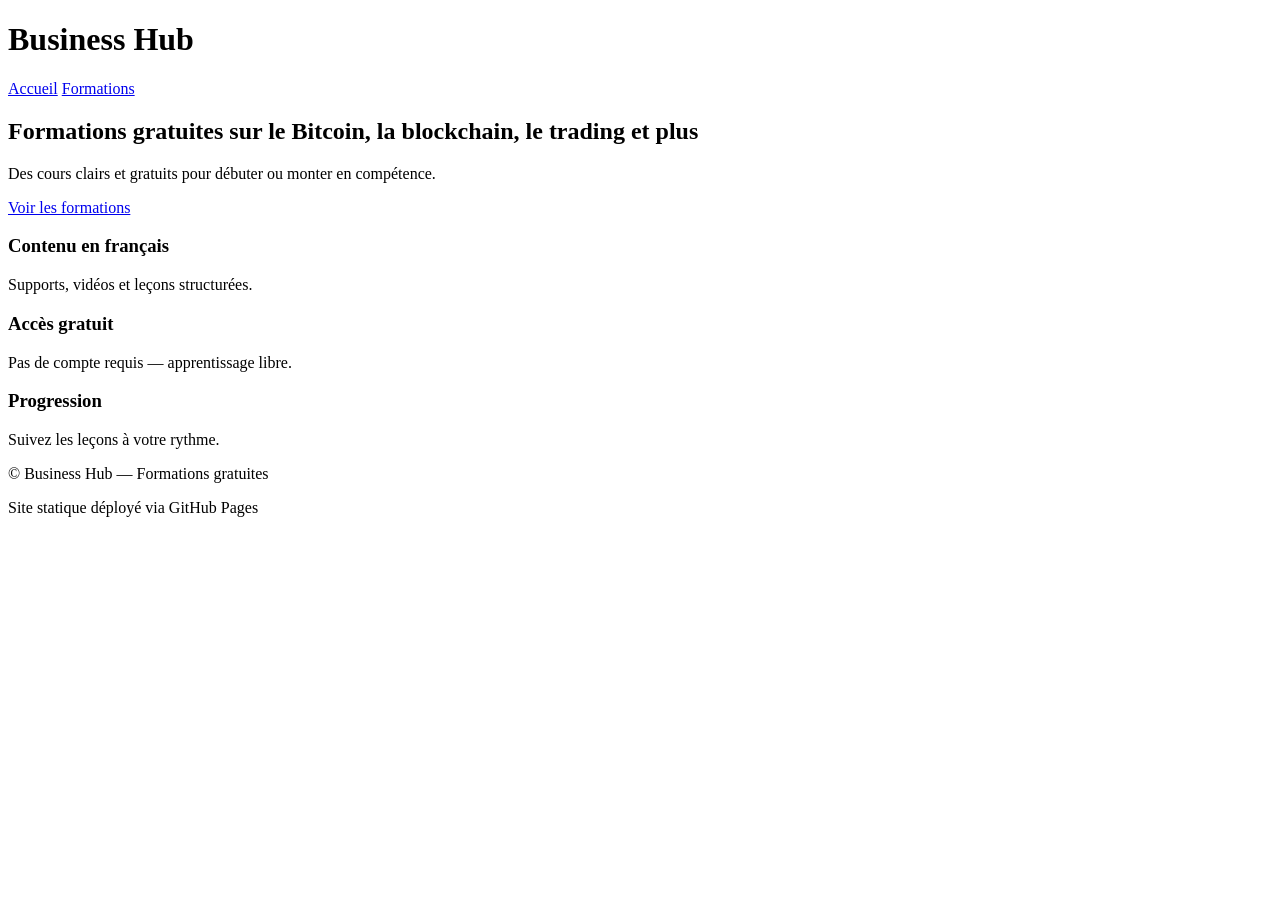
==== index.html @ ed8b3857 "Remove contact section from index and update README (no contact)" ====
<!doctype html>
<html lang="fr">
<head>
  <meta charset="utf-8">
  <meta name="viewport" content="width=device-width,initial-scale=1">
  <title>Business Hub — Formations gratuites</title>
  <link rel="stylesheet" href="/assets/css/styles.css">
</head>
<body>
  <header class="site-header">
    <div class="container">
      <h1 class="logo">Business Hub</h1>
      <nav>
        <a href="/">Accueil</a>
        <a href="/courses/">Formations</a>
      </nav>
    </div>
  </header>

  <main class="container">
    <section class="hero">
      <h2>Formations gratuites sur le Bitcoin, la blockchain, le trading et plus</h2>
      <p>Des cours clairs et gratuits pour débuter ou monter en compétence.</p>
      <p><a class="btn" href="/courses/">Voir les formations</a></p>
    </section>

    <section class="features">
      <article>
        <h3>Contenu en français</h3>
        <p>Supports, vidéos et leçons structurées.</p>
      </article>
      <article>
        <h3>Accès gratuit</h3>
        <p>Pas de compte requis — apprentissage libre.</p>
      </article>
      <article>
        <h3>Progression</h3>
        <p>Suivez les leçons à votre rythme.</p>
      </article>
    </section>

  </main>

  <footer class="site-footer">
    <div class="container">
      <p>© Business Hub — Formations gratuites</p>
      <p class="muted">Site statique déployé via GitHub Pages</p>
    </div>
  </footer>

</body>
</html>
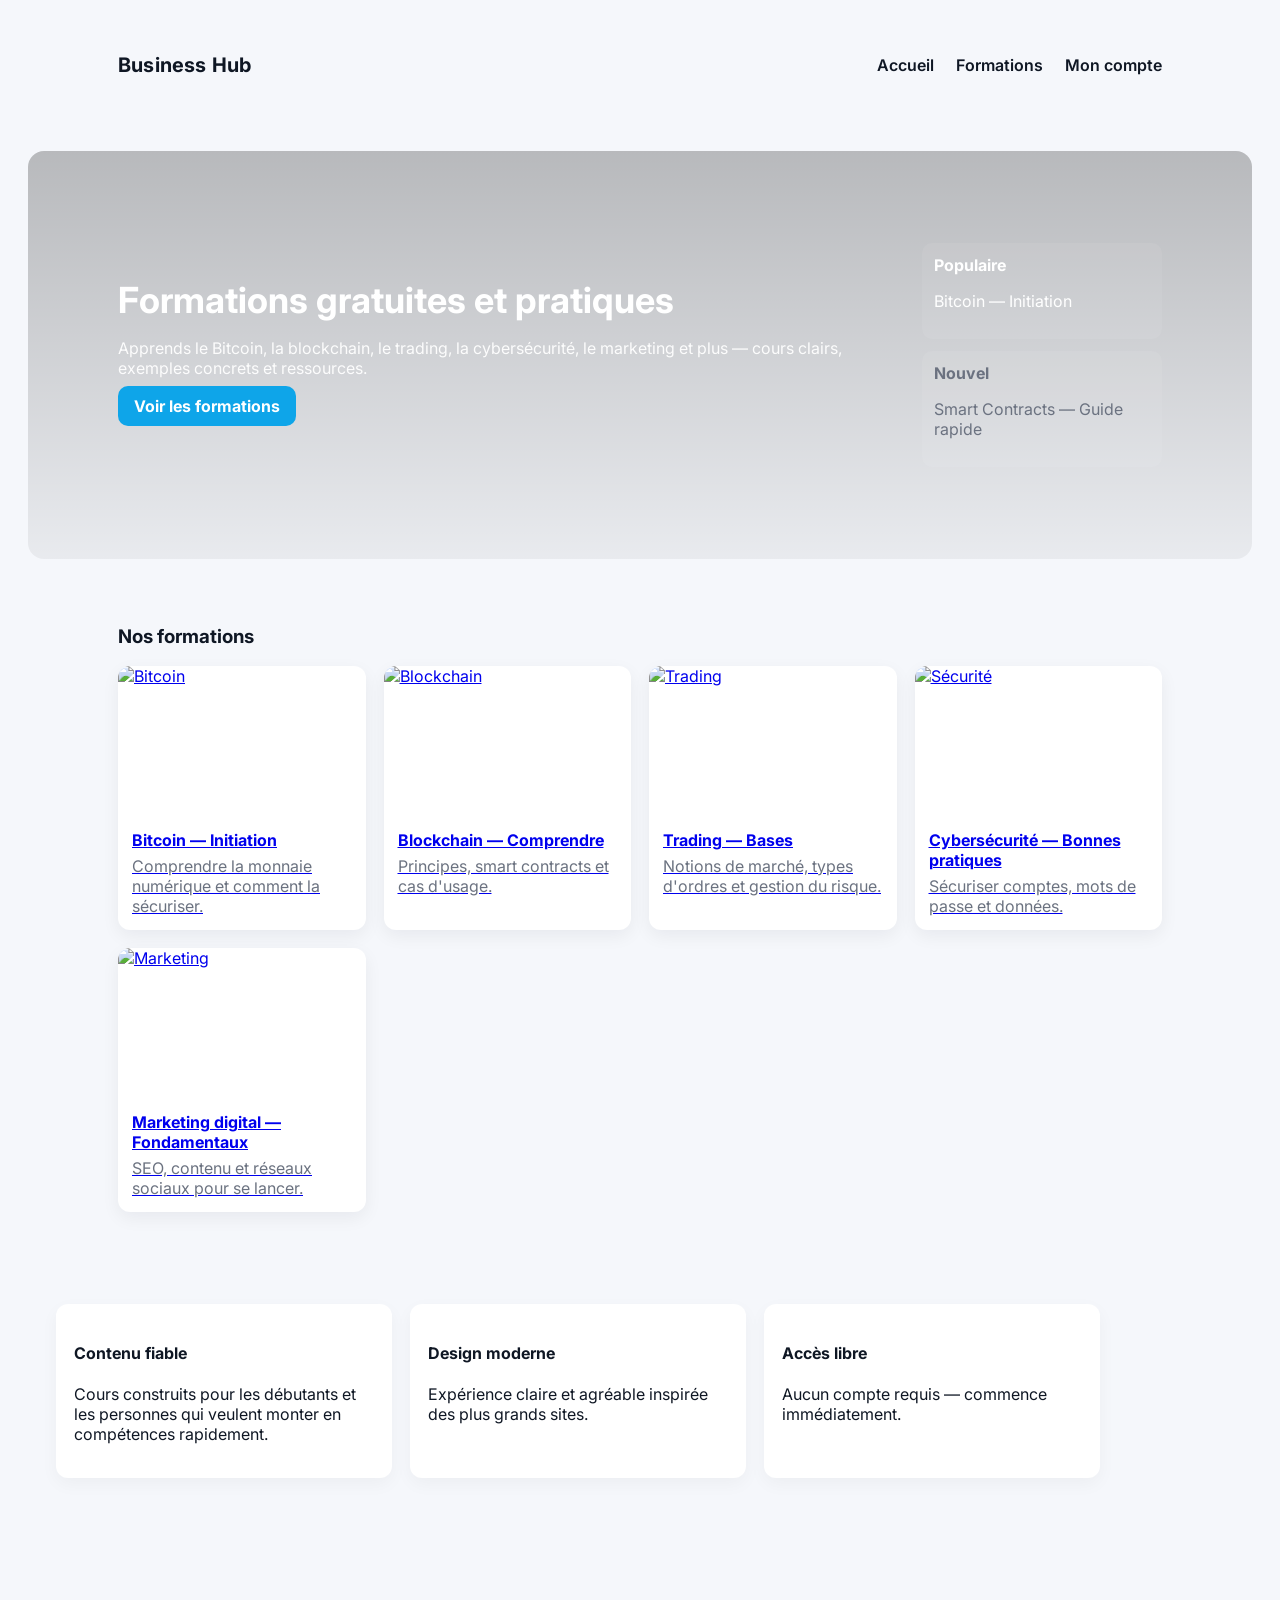
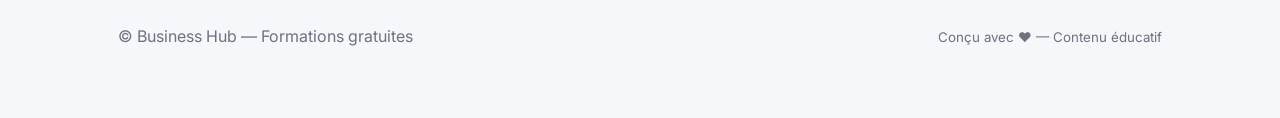
==== commit ba14acfb: "Improve design: modern styles, hero image, course cards with photos, update course pages" ====
--- a/index.html
+++ b/index.html
@@ -4,49 +4,124 @@
   <meta charset="utf-8">
   <meta name="viewport" content="width=device-width,initial-scale=1">
   <title>Business Hub — Formations gratuites</title>
+  <link href="https://fonts.googleapis.com/css2?family=Inter:wght@300;400;600;700&display=swap" rel="stylesheet">
   <link rel="stylesheet" href="/assets/css/styles.css">
 </head>
 <body>
   <header class="site-header">
-    <div class="container">
+    <div class="container header-inner">
       <h1 class="logo">Business Hub</h1>
-      <nav>
+      <nav class="main-nav">
         <a href="/">Accueil</a>
         <a href="/courses/">Formations</a>
+        <a href="/profile.html">Mon compte</a>
       </nav>
     </div>
   </header>
 
-  <main class="container">
+  <main>
     <section class="hero">
-      <h2>Formations gratuites sur le Bitcoin, la blockchain, le trading et plus</h2>
-      <p>Des cours clairs et gratuits pour débuter ou monter en compétence.</p>
-      <p><a class="btn" href="/courses/">Voir les formations</a></p>
+      <div class="hero-inner container">
+        <div class="hero-text">
+          <h2>Formations gratuites et pratiques</h2>
+          <p class="lead">Apprends le Bitcoin, la blockchain, le trading, la cybersécurité, le marketing et plus — cours clairs, exemples concrets et ressources.</p>
+          <p><a class="btn" href="/courses/">Voir les formations</a></p>
+        </div>
+        <div class="hero-aside">
+          <div class="card small">
+            <h4>Populaire</h4>
+            <p>Bitcoin — Initiation</p>
+          </div>
+          <div class="card small muted">
+            <h4>Nouvel</h4>
+            <p>Smart Contracts — Guide rapide</p>
+          </div>
+        </div>
+      </div>
     </section>
 
-    <section class="features">
-      <article>
-        <h3>Contenu en français</h3>
-        <p>Supports, vidéos et leçons structurées.</p>
-      </article>
-      <article>
-        <h3>Accès gratuit</h3>
-        <p>Pas de compte requis — apprentissage libre.</p>
-      </article>
-      <article>
-        <h3>Progression</h3>
-        <p>Suivez les leçons à votre rythme.</p>
-      </article>
+    <section class="container courses-section">
+      <h3>Nos formations</h3>
+      <div class="grid">
+        <article class="course-card">
+          <a href="/courses/bitcoin/">
+            <img src="https://images.unsplash.com/photo-1545239351-1141bd82e8a6?auto=format&fit=crop&w=800&q=60" alt="Bitcoin">
+            <div class="card-body">
+              <h4>Bitcoin — Initiation</h4>
+              <p>Comprendre la monnaie numérique et comment la sécuriser.</p>
+            </div>
+          </a>
+        </article>
+
+        <article class="course-card">
+          <a href="/courses/blockchain/">
+            <img src="https://images.unsplash.com/photo-1556157382-97eda2d62296?auto=format&fit=crop&w=800&q=60" alt="Blockchain">
+            <div class="card-body">
+              <h4>Blockchain — Comprendre</h4>
+              <p>Principes, smart contracts et cas d'usage.</p>
+            </div>
+          </a>
+        </article>
+
+        <article class="course-card">
+          <a href="/courses/trading/">
+            <img src="https://images.unsplash.com/photo-1519824145371-296894a0daa9?auto=format&fit=crop&w=800&q=60" alt="Trading">
+            <div class="card-body">
+              <h4>Trading — Bases</h4>
+              <p>Notions de marché, types d'ordres et gestion du risque.</p>
+            </div>
+          </a>
+        </article>
+
+        <article class="course-card">
+          <a href="/courses/security/">
+            <img src="https://images.unsplash.com/photo-1526378720722-6b8f2a1b1a92?auto=format&fit=crop&w=800&q=60" alt="Sécurité">
+            <div class="card-body">
+              <h4>Cybersécurité — Bonnes pratiques</h4>
+              <p>Sécuriser comptes, mots de passe et données.</p>
+            </div>
+          </a>
+        </article>
+
+        <article class="course-card">
+          <a href="/courses/marketing/">
+            <img src="https://images.unsplash.com/photo-1498050108023-c5249f4df085?auto=format&fit=crop&w=800&q=60" alt="Marketing">
+            <div class="card-body">
+              <h4>Marketing digital — Fondamentaux</h4>
+              <p>SEO, contenu et réseaux sociaux pour se lancer.</p>
+            </div>
+          </a>
+        </article>
+
+      </div>
+    </section>
+
+    <section class="container features">
+      <div class="feature">
+        <h4>Contenu fiable</h4>
+        <p>Cours construits pour les débutants et les personnes qui veulent monter en compétences rapidement.</p>
+      </div>
+      <div class="feature">
+        <h4>Design moderne</h4>
+        <p>Expérience claire et agréable inspirée des plus grands sites.</p>
+      </div>
+      <div class="feature">
+        <h4>Accès libre</h4>
+        <p>Aucun compte requis — commence immédiatement.</p>
+      </div>
     </section>
 
   </main>
 
   <footer class="site-footer">
-    <div class="container">
-      <p>© Business Hub — Formations gratuites</p>
-      <p class="muted">Site statique déployé via GitHub Pages</p>
+    <div class="container footer-inner">
+      <div>
+        <p class="muted">© Business Hub — Formations gratuites</p>
+      </div>
+      <div>
+        <small class="muted">Conçu avec ♥ — Contenu éducatif</small>
+      </div>
     </div>
   </footer>
-
 </body>
 </html>
--- a/assets/css/styles.css
+++ b/assets/css/styles.css
@@ -0,0 +1,46 @@
+/* Modern styles pour Business Hub */
+:root{
+  --bg: #f5f7fb;
+  --card: #ffffff;
+  --text: #0f1724;
+  --muted: #6b7280;
+  --accent: linear-gradient(90deg,#0ea5e9,#6366f1);
+  --accent-color: #0ea5e9;
+  --radius: 12px;
+}
+*{box-sizing:border-box}
+body{font-family:Inter,Arial,Helvetica,sans-serif;margin:0;background:var(--bg);color:var(--text);-webkit-font-smoothing:antialiased}
+.container{max-width:1100px;margin:0 auto;padding:28px}
+.site-header{background:transparent;padding:12px 0}
+.header-inner{display:flex;align-items:center;justify-content:space-between}
+.logo{font-weight:700;font-size:20px;letter-spacing:0.2px}
+.main-nav a{margin-left:18px;color:var(--text);text-decoration:none;font-weight:600}
+.hero{background-image:linear-gradient(180deg, rgba(0,0,0,0.25), rgba(0,0,0,0.05)), url('https://images.unsplash.com/photo-1518770660439-4636190af475?auto=format&fit=crop&w=1600&q=60');background-size:cover;background-position:center;color:#fff;padding:64px 0;border-radius:16px;margin:20px 28px}
+.hero-inner{display:flex;gap:24px;align-items:center}
+.hero-text{flex:1}
+.hero-text h2{font-size:36px;margin:0 0 12px;font-weight:700}
+.lead{opacity:0.95;font-size:16px;margin-bottom:18px}
+.hero-aside{width:240px;display:flex;flex-direction:column;gap:12px}
+.card.small{background:rgba(255,255,255,0.06);padding:12px;border-radius:10px}
+.card.small h4{margin:0 0 6px}
+.btn{background:var(--accent-color);color:#fff;padding:10px 16px;border-radius:10px;text-decoration:none;font-weight:700}
+.courses-section{margin-top:28px}
+.courses-section h3{margin:10px 0 18px}
+.grid{display:grid;grid-template-columns:repeat(auto-fit,minmax(240px,1fr));gap:18px}
+.course-card{background:var(--card);border-radius:12px;overflow:hidden;box-shadow:0 6px 18px rgba(15,23,36,0.06);transition:transform .18s ease,box-shadow .18s ease}
+.course-card:hover{transform:translateY(-6px);box-shadow:0 14px 30px rgba(2,6,23,0.12)}
+.course-card img{width:100%;height:150px;object-fit:cover;display:block}
+.course-card .card-body{padding:14px}
+.course-card h4{margin:0 0 6px}
+.course-card p{margin:0;color:var(--muted)}
+.features{display:flex;gap:18px;margin:36px 28px}
+.feature{background:var(--card);padding:18px;border-radius:12px;flex:1;box-shadow:0 6px 18px rgba(15,23,36,0.04)}
+.site-footer{margin-top:48px;padding:28px 0;background:transparent}
+.footer-inner{display:flex;justify-content:space-between;align-items:center}
+.muted{color:var(--muted)}
+@media(max-width:800px){
+  .hero-inner{flex-direction:column}
+  .hero-aside{width:100%;flex-direction:row}
+  .features{flex-direction:column}
+  .courses-section{margin:18px}
+}
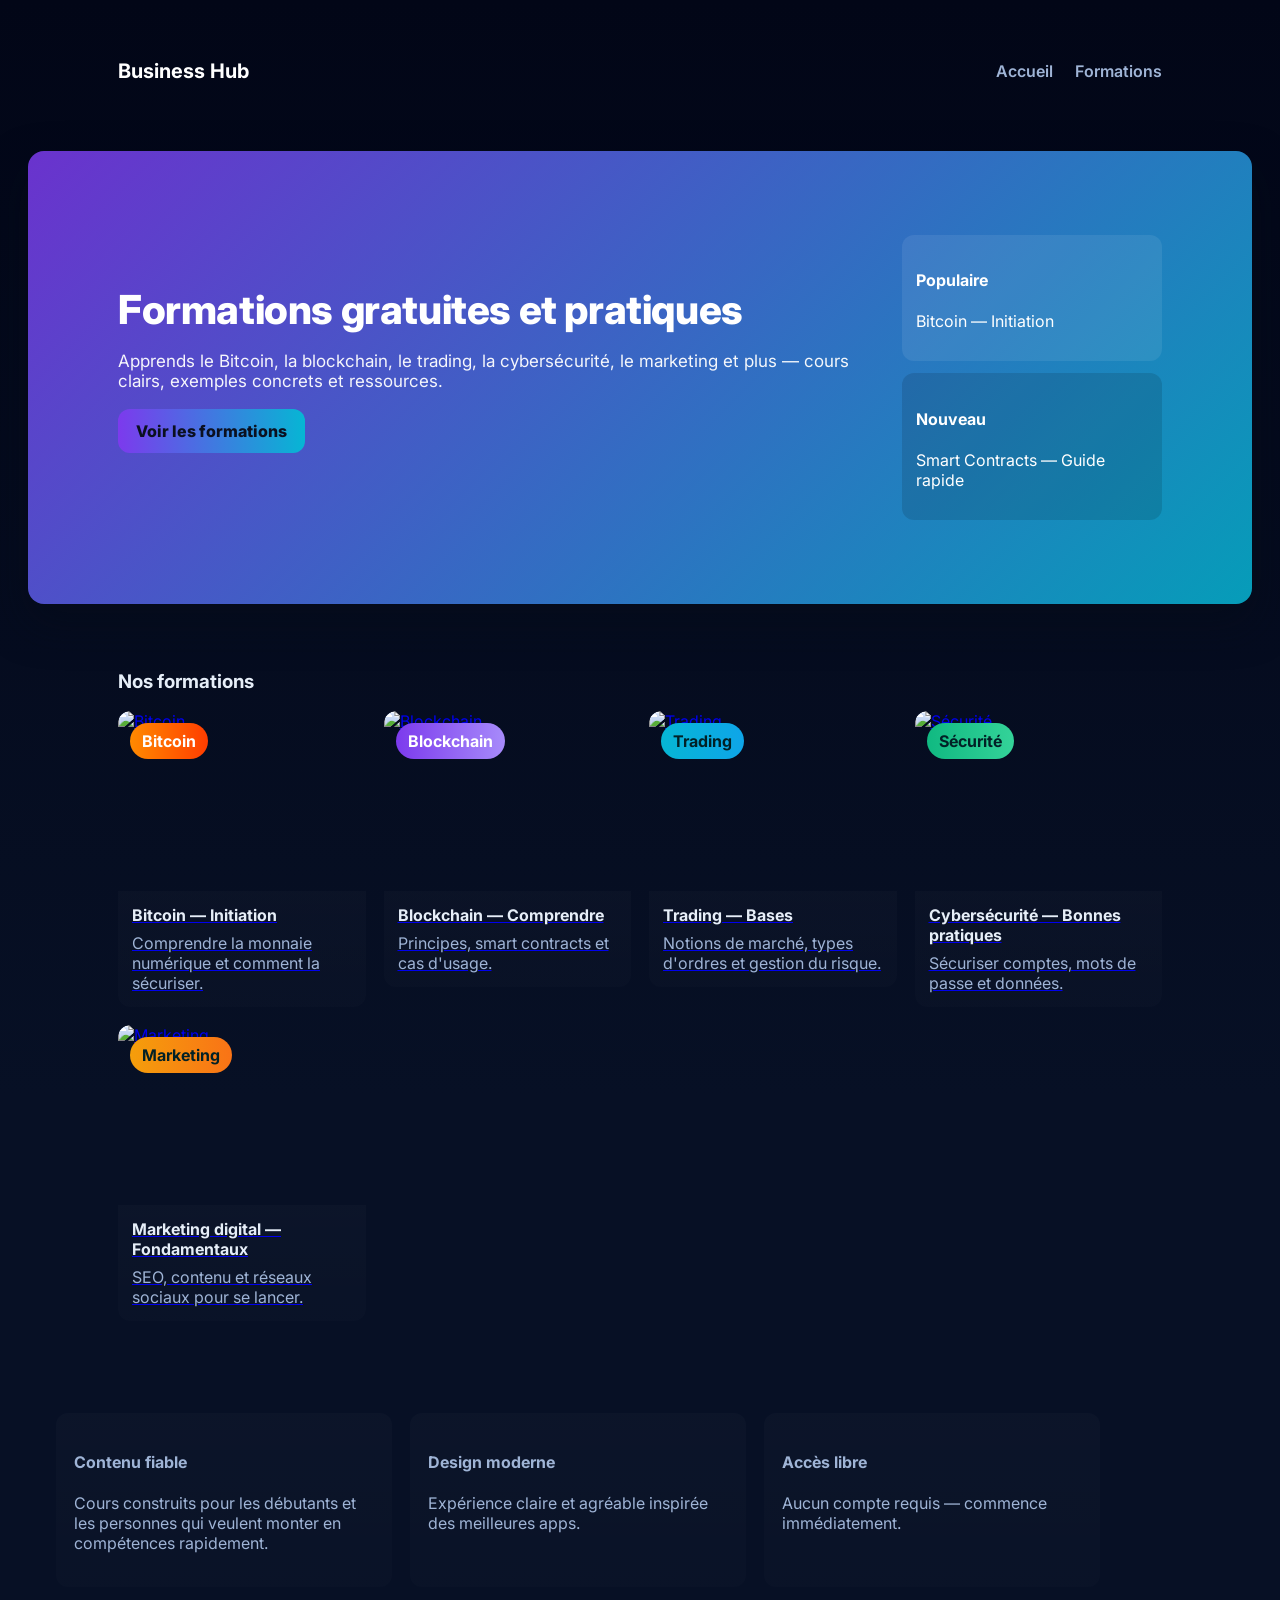
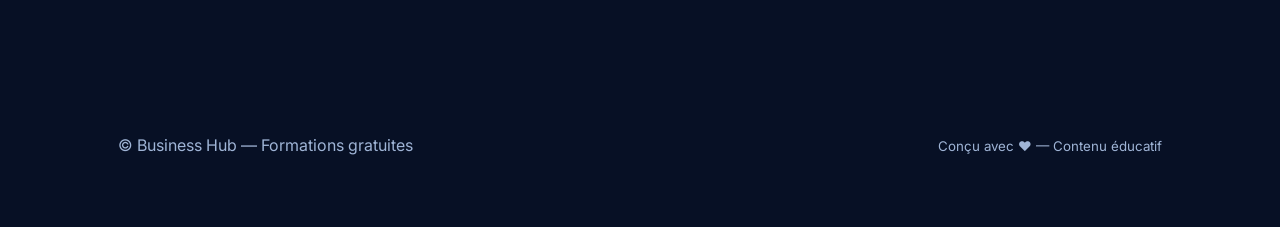
==== commit ec89ab32: "Apply Vibrant Gradient theme (Option A): update index, courses and styles" ====
--- a/index.html
+++ b/index.html
@@ -14,18 +14,17 @@
       <nav class="main-nav">
         <a href="/">Accueil</a>
         <a href="/courses/">Formations</a>
-        <a href="/profile.html">Mon compte</a>
       </nav>
     </div>
   </header>
 
   <main>
-    <section class="hero">
+    <section class="hero vibrant-hero">
       <div class="hero-inner container">
         <div class="hero-text">
           <h2>Formations gratuites et pratiques</h2>
           <p class="lead">Apprends le Bitcoin, la blockchain, le trading, la cybersécurité, le marketing et plus — cours clairs, exemples concrets et ressources.</p>
-          <p><a class="btn" href="/courses/">Voir les formations</a></p>
+          <p><a class="btn btn-cta" href="/courses/">Voir les formations</a></p>
         </div>
         <div class="hero-aside">
           <div class="card small">
@@ -33,7 +32,7 @@
             <p>Bitcoin — Initiation</p>
           </div>
           <div class="card small muted">
-            <h4>Nouvel</h4>
+            <h4>Nouveau</h4>
             <p>Smart Contracts — Guide rapide</p>
           </div>
         </div>
@@ -45,7 +44,10 @@
       <div class="grid">
         <article class="course-card">
           <a href="/courses/bitcoin/">
-            <img src="https://images.unsplash.com/photo-1545239351-1141bd82e8a6?auto=format&fit=crop&w=800&q=60" alt="Bitcoin">
+            <div class="card-media">
+              <img src="https://images.unsplash.com/photo-1545239351-1141bd82e8a6?auto=format&fit=crop&w=1200&q=60" alt="Bitcoin">
+              <span class="badge orange">Bitcoin</span>
+            </div>
             <div class="card-body">
               <h4>Bitcoin — Initiation</h4>
               <p>Comprendre la monnaie numérique et comment la sécuriser.</p>
@@ -55,7 +57,10 @@
 
         <article class="course-card">
           <a href="/courses/blockchain/">
-            <img src="https://images.unsplash.com/photo-1556157382-97eda2d62296?auto=format&fit=crop&w=800&q=60" alt="Blockchain">
+            <div class="card-media">
+              <img src="https://images.unsplash.com/photo-1556157382-97eda2d62296?auto=format&fit=crop&w=1200&q=60" alt="Blockchain">
+              <span class="badge purple">Blockchain</span>
+            </div>
             <div class="card-body">
               <h4>Blockchain — Comprendre</h4>
               <p>Principes, smart contracts et cas d'usage.</p>
@@ -65,7 +70,10 @@
 
         <article class="course-card">
           <a href="/courses/trading/">
-            <img src="https://images.unsplash.com/photo-1519824145371-296894a0daa9?auto=format&fit=crop&w=800&q=60" alt="Trading">
+            <div class="card-media">
+              <img src="https://images.unsplash.com/photo-1519824145371-296894a0daa9?auto=format&fit=crop&w=1200&q=60" alt="Trading">
+              <span class="badge blue">Trading</span>
+            </div>
             <div class="card-body">
               <h4>Trading — Bases</h4>
               <p>Notions de marché, types d'ordres et gestion du risque.</p>
@@ -75,7 +83,10 @@
 
         <article class="course-card">
           <a href="/courses/security/">
-            <img src="https://images.unsplash.com/photo-1526378720722-6b8f2a1b1a92?auto=format&fit=crop&w=800&q=60" alt="Sécurité">
+            <div class="card-media">
+              <img src="https://images.unsplash.com/photo-1526378720722-6b8f2a1b1a92?auto=format&fit=crop&w=1200&q=60" alt="Sécurité">
+              <span class="badge green">Sécurité</span>
+            </div>
             <div class="card-body">
               <h4>Cybersécurité — Bonnes pratiques</h4>
               <p>Sécuriser comptes, mots de passe et données.</p>
@@ -85,7 +96,10 @@
 
         <article class="course-card">
           <a href="/courses/marketing/">
-            <img src="https://images.unsplash.com/photo-1498050108023-c5249f4df085?auto=format&fit=crop&w=800&q=60" alt="Marketing">
+            <div class="card-media">
+              <img src="https://images.unsplash.com/photo-1498050108023-c5249f4df085?auto=format&fit=crop&w=1200&q=60" alt="Marketing">
+              <span class="badge yellow">Marketing</span>
+            </div>
             <div class="card-body">
               <h4>Marketing digital — Fondamentaux</h4>
               <p>SEO, contenu et réseaux sociaux pour se lancer.</p>
@@ -103,7 +117,7 @@
       </div>
       <div class="feature">
         <h4>Design moderne</h4>
-        <p>Expérience claire et agréable inspirée des plus grands sites.</p>
+        <p>Expérience claire et agréable inspirée des meilleures apps.</p>
       </div>
       <div class="feature">
         <h4>Accès libre</h4>
--- a/assets/css/styles.css
+++ b/assets/css/styles.css
@@ -1,40 +1,49 @@
-/* Modern styles pour Business Hub */
+/* Vibrant Gradient Theme for Business Hub */
 :root{
-  --bg: #f5f7fb;
-  --card: #ffffff;
-  --text: #0f1724;
-  --muted: #6b7280;
-  --accent: linear-gradient(90deg,#0ea5e9,#6366f1);
-  --accent-color: #0ea5e9;
-  --radius: 12px;
+  --bg: #0f1724; /* dark base under hero */
+  --site-bg: #0b1020;
+  --card-bg: rgba(255,255,255,0.02);
+  --text: #e6eef8;
+  --muted: #9fb4d6;
+  --accent-start: #7c3aed; /* violet */
+  --accent-end: #06b6d4; /* cyan */
+  --btn-color: linear-gradient(90deg,var(--accent-start),var(--accent-end));
+  --radius: 14px;
 }
 *{box-sizing:border-box}
-body{font-family:Inter,Arial,Helvetica,sans-serif;margin:0;background:var(--bg);color:var(--text);-webkit-font-smoothing:antialiased}
+body{font-family:Inter,Arial,Helvetica,sans-serif;margin:0;background:linear-gradient(180deg,#020617 0%, #071025 60%);color:var(--text);-webkit-font-smoothing:antialiased}
 .container{max-width:1100px;margin:0 auto;padding:28px}
-.site-header{background:transparent;padding:12px 0}
+.site-header{background:transparent;padding:18px 0}
 .header-inner{display:flex;align-items:center;justify-content:space-between}
-.logo{font-weight:700;font-size:20px;letter-spacing:0.2px}
-.main-nav a{margin-left:18px;color:var(--text);text-decoration:none;font-weight:600}
-.hero{background-image:linear-gradient(180deg, rgba(0,0,0,0.25), rgba(0,0,0,0.05)), url('https://images.unsplash.com/photo-1518770660439-4636190af475?auto=format&fit=crop&w=1600&q=60');background-size:cover;background-position:center;color:#fff;padding:64px 0;border-radius:16px;margin:20px 28px}
+.logo{font-weight:700;font-size:20px;color:#fff}
+.main-nav a{margin-left:18px;color:var(--muted);text-decoration:none;font-weight:600}
+.hero.vibrant-hero{padding:56px 0;border-radius:16px;margin:8px 28px;background:linear-gradient(135deg, rgba(124,58,237,0.85), rgba(6,182,212,0.85));box-shadow:0 18px 40px rgba(6,11,23,0.5)}
 .hero-inner{display:flex;gap:24px;align-items:center}
-.hero-text{flex:1}
-.hero-text h2{font-size:36px;margin:0 0 12px;font-weight:700}
-.lead{opacity:0.95;font-size:16px;margin-bottom:18px}
-.hero-aside{width:240px;display:flex;flex-direction:column;gap:12px}
-.card.small{background:rgba(255,255,255,0.06);padding:12px;border-radius:10px}
-.card.small h4{margin:0 0 6px}
-.btn{background:var(--accent-color);color:#fff;padding:10px 16px;border-radius:10px;text-decoration:none;font-weight:700}
+.hero-text{flex:1;color:#fff}
+.hero-text h2{font-size:40px;margin:0 0 12px;font-weight:800;letter-spacing:-0.4px}
+.lead{opacity:0.95;font-size:17px;margin-bottom:18px}
+.hero-aside{width:260px;display:flex;flex-direction:column;gap:12px}
+.card.small{background:rgba(255,255,255,0.08);padding:14px;border-radius:12px;color:#fff}
+.card.small.muted{background:rgba(0,0,0,0.12)}
+.btn-cta{display:inline-block;padding:12px 18px;border-radius:12px;color:#0b1020;font-weight:800;text-decoration:none;background:var(--btn-color)}
 .courses-section{margin-top:28px}
-.courses-section h3{margin:10px 0 18px}
+.courses-section h3{color:var(--text);margin:10px 0 18px}
 .grid{display:grid;grid-template-columns:repeat(auto-fit,minmax(240px,1fr));gap:18px}
-.course-card{background:var(--card);border-radius:12px;overflow:hidden;box-shadow:0 6px 18px rgba(15,23,36,0.06);transition:transform .18s ease,box-shadow .18s ease}
-.course-card:hover{transform:translateY(-6px);box-shadow:0 14px 30px rgba(2,6,23,0.12)}
-.course-card img{width:100%;height:150px;object-fit:cover;display:block}
-.course-card .card-body{padding:14px}
-.course-card h4{margin:0 0 6px}
+.course-card{background:transparent;border-radius:12px;overflow:hidden;transition:transform .18s ease,box-shadow .18s ease}
+.course-card .card-media{position:relative}
+.course-card img{width:100%;height:180px;object-fit:cover;display:block;border-radius:12px}
+.badge{position:absolute;left:12px;top:12px;padding:8px 12px;border-radius:999px;font-weight:700;color:#061226;background:rgba(255,255,255,0.9)}
+.badge.orange{background:linear-gradient(90deg,#ff8a00,#ff3d00);color:#fff}
+.badge.purple{background:linear-gradient(90deg,#7c3aed,#a78bfa);color:#fff}
+.badge.blue{background:linear-gradient(90deg,#06b6d4,#0ea5e9);color:#022126}
+.badge.green{background:linear-gradient(90deg,#10b981,#34d399);color:#022126}
+.badge.yellow{background:linear-gradient(90deg,#f59e0b,#f97316);color:#022126}
+.course-card .card-body{padding:14px;background:linear-gradient(180deg, rgba(255,255,255,0.02), rgba(255,255,255,0.01));border-radius:0 0 12px 12px}
+.course-card h4{margin:0 0 8px;color:var(--text);font-weight:700}
 .course-card p{margin:0;color:var(--muted)}
+.course-card:hover{transform:translateY(-8px);box-shadow:0 20px 50px rgba(2,6,23,0.6)}
 .features{display:flex;gap:18px;margin:36px 28px}
-.feature{background:var(--card);padding:18px;border-radius:12px;flex:1;box-shadow:0 6px 18px rgba(15,23,36,0.04)}
+.feature{background:linear-gradient(180deg, rgba(255,255,255,0.02), rgba(255,255,255,0.01));padding:18px;border-radius:12px;flex:1;color:var(--muted)}
 .site-footer{margin-top:48px;padding:28px 0;background:transparent}
 .footer-inner{display:flex;justify-content:space-between;align-items:center}
 .muted{color:var(--muted)}
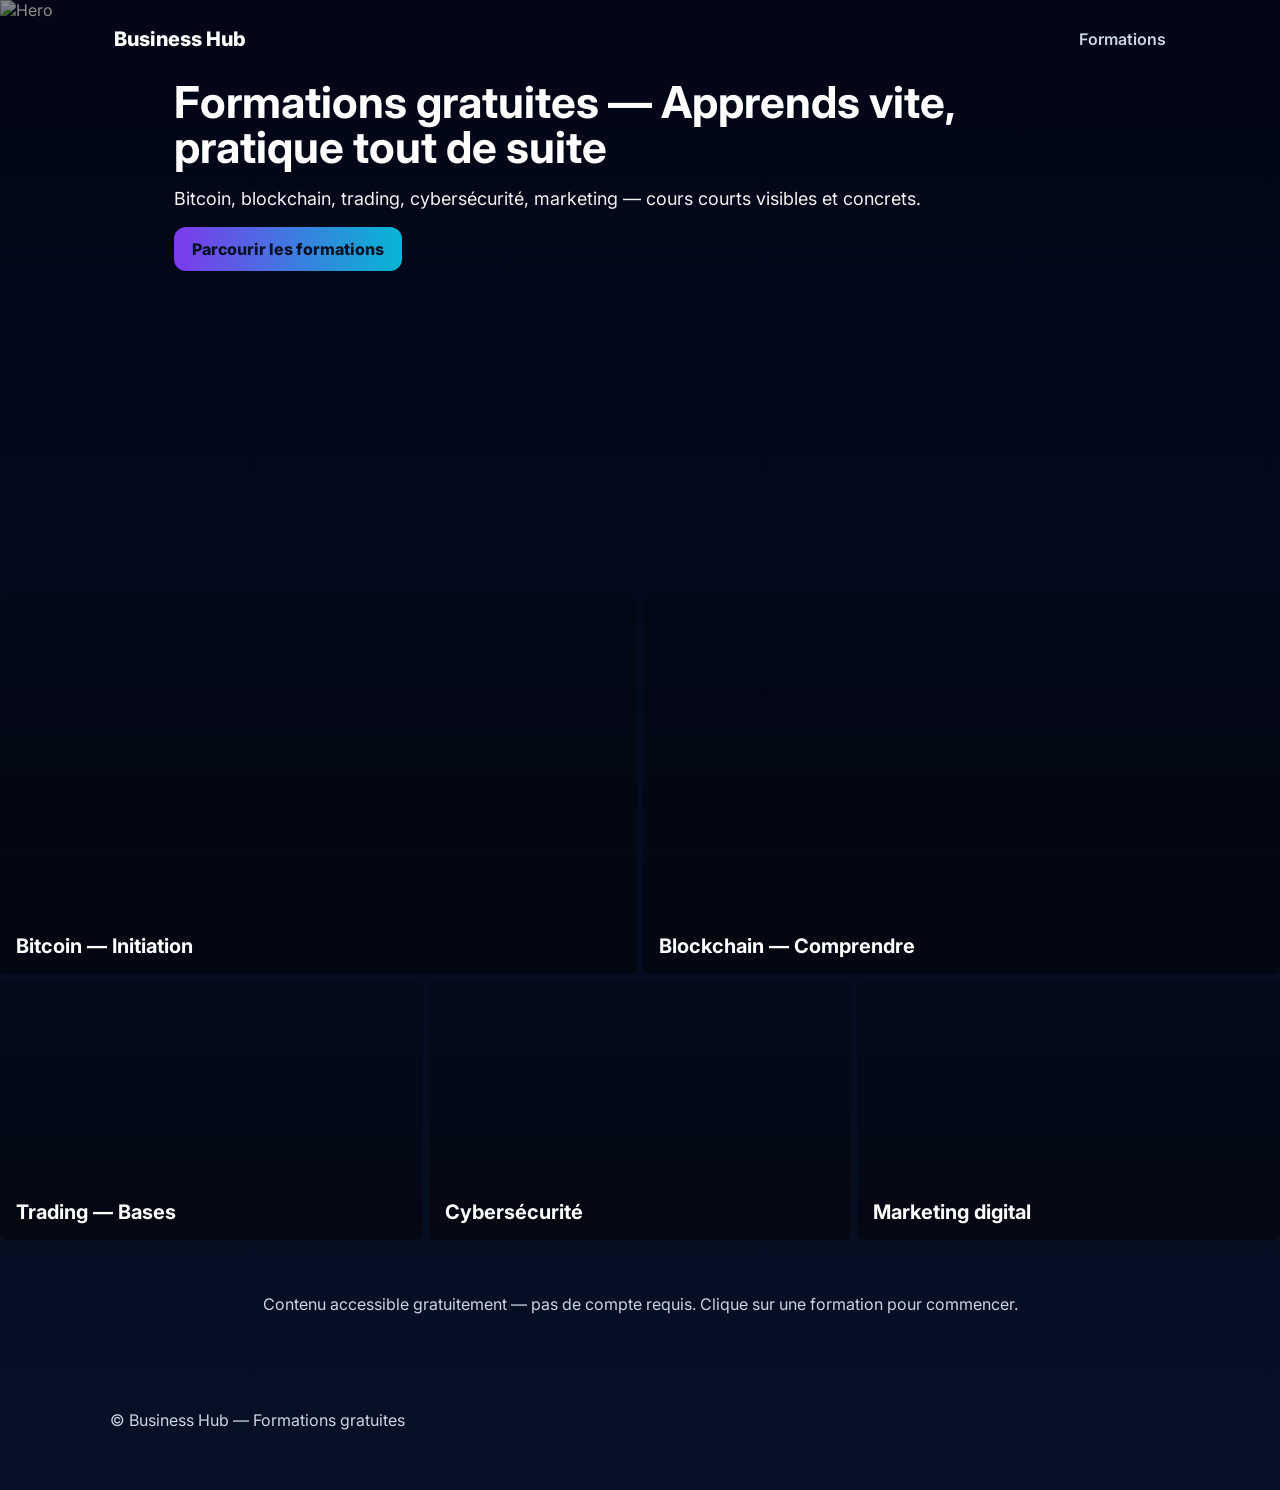
==== commit 25b86884: "Apply photo-centric full-bleed design: update index, css, courses pages" ====
--- a/index.html
+++ b/index.html
@@ -8,133 +8,58 @@
   <link rel="stylesheet" href="/assets/css/styles.css">
 </head>
 <body>
-  <header class="site-header">
-    <div class="container header-inner">
+  <header class="site-header simple">
+    <div class="header-inner container">
       <h1 class="logo">Business Hub</h1>
       <nav class="main-nav">
-        <a href="/">Accueil</a>
         <a href="/courses/">Formations</a>
       </nav>
     </div>
   </header>
 
   <main>
-    <section class="hero vibrant-hero">
-      <div class="hero-inner container">
-        <div class="hero-text">
-          <h2>Formations gratuites et pratiques</h2>
-          <p class="lead">Apprends le Bitcoin, la blockchain, le trading, la cybersécurité, le marketing et plus — cours clairs, exemples concrets et ressources.</p>
-          <p><a class="btn btn-cta" href="/courses/">Voir les formations</a></p>
-        </div>
-        <div class="hero-aside">
-          <div class="card small">
-            <h4>Populaire</h4>
-            <p>Bitcoin — Initiation</p>
-          </div>
-          <div class="card small muted">
-            <h4>Nouveau</h4>
-            <p>Smart Contracts — Guide rapide</p>
-          </div>
-        </div>
+    <!-- Full-bleed hero -->
+    <section class="hero photo-hero">
+      <img src="https://images.unsplash.com/photo-1508385082359-f7b1b6b0a1a9?auto=format&fit=crop&w=2000&q=60" alt="Hero" class="hero-img">
+      <div class="hero-overlay">
+        <h2>Formations gratuites — Apprends vite, pratique tout de suite</h2>
+        <p class="lead">Bitcoin, blockchain, trading, cybersécurité, marketing — cours courts visibles et concrets.</p>
+        <p><a class="btn btn-cta" href="/courses/">Parcourir les formations</a></p>
       </div>
     </section>
 
-    <section class="container courses-section">
-      <h3>Nos formations</h3>
-      <div class="grid">
-        <article class="course-card">
-          <a href="/courses/bitcoin/">
-            <div class="card-media">
-              <img src="https://images.unsplash.com/photo-1545239351-1141bd82e8a6?auto=format&fit=crop&w=1200&q=60" alt="Bitcoin">
-              <span class="badge orange">Bitcoin</span>
-            </div>
-            <div class="card-body">
-              <h4>Bitcoin — Initiation</h4>
-              <p>Comprendre la monnaie numérique et comment la sécuriser.</p>
-            </div>
-          </a>
-        </article>
+    <!-- Photo grid, full width rows -->
+    <section class="courses-photo-grid">
+      <a class="grid-item" href="/courses/bitcoin/" style="background-image:url('https://images.unsplash.com/photo-1545239351-1141bd82e8a6?auto=format&fit=crop&w=1600&q=60')">
+        <div class="overlay"><h3>Bitcoin — Initiation</h3></div>
+      </a>
 
-        <article class="course-card">
-          <a href="/courses/blockchain/">
-            <div class="card-media">
-              <img src="https://images.unsplash.com/photo-1556157382-97eda2d62296?auto=format&fit=crop&w=1200&q=60" alt="Blockchain">
-              <span class="badge purple">Blockchain</span>
-            </div>
-            <div class="card-body">
-              <h4>Blockchain — Comprendre</h4>
-              <p>Principes, smart contracts et cas d'usage.</p>
-            </div>
-          </a>
-        </article>
+      <a class="grid-item" href="/courses/blockchain/" style="background-image:url('https://images.unsplash.com/photo-1556157382-97eda2d62296?auto=format&fit=crop&w=1600&q=60')">
+        <div class="overlay"><h3>Blockchain — Comprendre</h3></div>
+      </a>
 
-        <article class="course-card">
-          <a href="/courses/trading/">
-            <div class="card-media">
-              <img src="https://images.unsplash.com/photo-1519824145371-296894a0daa9?auto=format&fit=crop&w=1200&q=60" alt="Trading">
-              <span class="badge blue">Trading</span>
-            </div>
-            <div class="card-body">
-              <h4>Trading — Bases</h4>
-              <p>Notions de marché, types d'ordres et gestion du risque.</p>
-            </div>
-          </a>
-        </article>
+      <a class="grid-item" href="/courses/trading/" style="background-image:url('https://images.unsplash.com/photo-1519824145371-296894a0daa9?auto=format&fit=crop&w=1600&q=60')">
+        <div class="overlay"><h3>Trading — Bases</h3></div>
+      </a>
 
-        <article class="course-card">
-          <a href="/courses/security/">
-            <div class="card-media">
-              <img src="https://images.unsplash.com/photo-1526378720722-6b8f2a1b1a92?auto=format&fit=crop&w=1200&q=60" alt="Sécurité">
-              <span class="badge green">Sécurité</span>
-            </div>
-            <div class="card-body">
-              <h4>Cybersécurité — Bonnes pratiques</h4>
-              <p>Sécuriser comptes, mots de passe et données.</p>
-            </div>
-          </a>
-        </article>
+      <a class="grid-item" href="/courses/security/" style="background-image:url('https://images.unsplash.com/photo-1526378720722-6b8f2a1b1a92?auto=format&fit=crop&w=1600&q=60')">
+        <div class="overlay"><h3>Cybersécurité</h3></div>
+      </a>
 
-        <article class="course-card">
-          <a href="/courses/marketing/">
-            <div class="card-media">
-              <img src="https://images.unsplash.com/photo-1498050108023-c5249f4df085?auto=format&fit=crop&w=1200&q=60" alt="Marketing">
-              <span class="badge yellow">Marketing</span>
-            </div>
-            <div class="card-body">
-              <h4>Marketing digital — Fondamentaux</h4>
-              <p>SEO, contenu et réseaux sociaux pour se lancer.</p>
-            </div>
-          </a>
-        </article>
-
-      </div>
+      <a class="grid-item" href="/courses/marketing/" style="background-image:url('https://images.unsplash.com/photo-1498050108023-c5249f4df085?auto=format&fit=crop&w=1600&q=60')">
+        <div class="overlay"><h3>Marketing digital</h3></div>
+      </a>
     </section>
 
-    <section class="container features">
-      <div class="feature">
-        <h4>Contenu fiable</h4>
-        <p>Cours construits pour les débutants et les personnes qui veulent monter en compétences rapidement.</p>
-      </div>
-      <div class="feature">
-        <h4>Design moderne</h4>
-        <p>Expérience claire et agréable inspirée des meilleures apps.</p>
-      </div>
-      <div class="feature">
-        <h4>Accès libre</h4>
-        <p>Aucun compte requis — commence immédiatement.</p>
-      </div>
+    <section class="container simple-info">
+      <p class="muted">Contenu accessible gratuitement — pas de compte requis. Clique sur une formation pour commencer.</p>
     </section>
 
   </main>
 
-  <footer class="site-footer">
+  <footer class="site-footer simple">
     <div class="container footer-inner">
-      <div>
-        <p class="muted">© Business Hub — Formations gratuites</p>
-      </div>
-      <div>
-        <small class="muted">Conçu avec ♥ — Contenu éducatif</small>
-      </div>
+      <p class="muted">© Business Hub — Formations gratuites</p>
     </div>
   </footer>
 </body>
--- a/assets/css/styles.css
+++ b/assets/css/styles.css
@@ -1,55 +1,48 @@
-/* Vibrant Gradient Theme for Business Hub */
+/* Photo-first styles for Business Hub - full bleed, minimal contours */
 :root{
-  --bg: #0f1724; /* dark base under hero */
-  --site-bg: #0b1020;
-  --card-bg: rgba(255,255,255,0.02);
-  --text: #e6eef8;
-  --muted: #9fb4d6;
-  --accent-start: #7c3aed; /* violet */
-  --accent-end: #06b6d4; /* cyan */
-  --btn-color: linear-gradient(90deg,var(--accent-start),var(--accent-end));
-  --radius: 14px;
+  --bg-dark:#061226;
+  --text:#ffffff;
+  --muted:#cbd5e1;
+  --accent-start:#7c3aed;
+  --accent-end:#06b6d4;
 }
 *{box-sizing:border-box}
-body{font-family:Inter,Arial,Helvetica,sans-serif;margin:0;background:linear-gradient(180deg,#020617 0%, #071025 60%);color:var(--text);-webkit-font-smoothing:antialiased}
-.container{max-width:1100px;margin:0 auto;padding:28px}
-.site-header{background:transparent;padding:18px 0}
-.header-inner{display:flex;align-items:center;justify-content:space-between}
-.logo{font-weight:700;font-size:20px;color:#fff}
-.main-nav a{margin-left:18px;color:var(--muted);text-decoration:none;font-weight:600}
-.hero.vibrant-hero{padding:56px 0;border-radius:16px;margin:8px 28px;background:linear-gradient(135deg, rgba(124,58,237,0.85), rgba(6,182,212,0.85));box-shadow:0 18px 40px rgba(6,11,23,0.5)}
-.hero-inner{display:flex;gap:24px;align-items:center}
-.hero-text{flex:1;color:#fff}
-.hero-text h2{font-size:40px;margin:0 0 12px;font-weight:800;letter-spacing:-0.4px}
-.lead{opacity:0.95;font-size:17px;margin-bottom:18px}
-.hero-aside{width:260px;display:flex;flex-direction:column;gap:12px}
-.card.small{background:rgba(255,255,255,0.08);padding:14px;border-radius:12px;color:#fff}
-.card.small.muted{background:rgba(0,0,0,0.12)}
-.btn-cta{display:inline-block;padding:12px 18px;border-radius:12px;color:#0b1020;font-weight:800;text-decoration:none;background:var(--btn-color)}
-.courses-section{margin-top:28px}
-.courses-section h3{color:var(--text);margin:10px 0 18px}
-.grid{display:grid;grid-template-columns:repeat(auto-fit,minmax(240px,1fr));gap:18px}
-.course-card{background:transparent;border-radius:12px;overflow:hidden;transition:transform .18s ease,box-shadow .18s ease}
-.course-card .card-media{position:relative}
-.course-card img{width:100%;height:180px;object-fit:cover;display:block;border-radius:12px}
-.badge{position:absolute;left:12px;top:12px;padding:8px 12px;border-radius:999px;font-weight:700;color:#061226;background:rgba(255,255,255,0.9)}
-.badge.orange{background:linear-gradient(90deg,#ff8a00,#ff3d00);color:#fff}
-.badge.purple{background:linear-gradient(90deg,#7c3aed,#a78bfa);color:#fff}
-.badge.blue{background:linear-gradient(90deg,#06b6d4,#0ea5e9);color:#022126}
-.badge.green{background:linear-gradient(90deg,#10b981,#34d399);color:#022126}
-.badge.yellow{background:linear-gradient(90deg,#f59e0b,#f97316);color:#022126}
-.course-card .card-body{padding:14px;background:linear-gradient(180deg, rgba(255,255,255,0.02), rgba(255,255,255,0.01));border-radius:0 0 12px 12px}
-.course-card h4{margin:0 0 8px;color:var(--text);font-weight:700}
-.course-card p{margin:0;color:var(--muted)}
-.course-card:hover{transform:translateY(-8px);box-shadow:0 20px 50px rgba(2,6,23,0.6)}
-.features{display:flex;gap:18px;margin:36px 28px}
-.feature{background:linear-gradient(180deg, rgba(255,255,255,0.02), rgba(255,255,255,0.01));padding:18px;border-radius:12px;flex:1;color:var(--muted)}
-.site-footer{margin-top:48px;padding:28px 0;background:transparent}
-.footer-inner{display:flex;justify-content:space-between;align-items:center}
+body{font-family:Inter,Arial,Helvetica,sans-serif;margin:0;background:linear-gradient(180deg,#020617 0%, #071025 100%);color:var(--text);-webkit-font-smoothing:antialiased}
+.container{max-width:1100px;margin:0 auto;padding:20px}
+.site-header.simple{position:fixed;top:0;left:0;right:0;background:transparent;padding:14px 0;z-index:40}
+.header-inner{display:flex;align-items:center;justify-content:space-between;padding:0 24px}
+.logo{font-weight:800;font-size:20px;color:#fff}
+.main-nav a{color:var(--muted);text-decoration:none;font-weight:600}
+
+/* Hero full-bleed */
+.hero.photo-hero{position:relative;height:64vh;min-height:420px;display:block}
+.hero-img{position:absolute;inset:0;width:100%;height:100%;object-fit:cover;filter:brightness(0.55);}
+.hero-overlay{position:relative;z-index:2;max-width:980px;margin:0 auto;padding:80px 24px;color:#fff;text-align:left}
+.hero-overlay h2{font-size:44px;margin:0 0 12px;line-height:1.02}
+.lead{font-size:18px;opacity:0.95;margin-bottom:18px}
+.btn-cta{display:inline-block;padding:12px 18px;border-radius:12px;color:#061226;font-weight:800;text-decoration:none;background:linear-gradient(90deg,var(--accent-start),var(--accent-end))}
+
+/* Photo grid - large tiles */
+.courses-photo-grid{display:grid;grid-template-columns:repeat(12,1fr);gap:6px;margin:18px 0}
+.grid-item{position:relative;display:block;height:260px;background-size:cover;background-position:center;border-radius:6px;grid-column:auto / span 12}
+.grid-item .overlay{position:absolute;inset:0;background:linear-gradient(180deg,rgba(0,0,0,0.2),rgba(0,0,0,0.45));display:flex;align-items:flex-end;padding:16px;border-radius:6px}
+.grid-item h3{margin:0;color:#fff;font-size:20px}
+
+/* Responsive layout: make first two tiles larger on wide screens */
+@media(min-width:900px){
+  .grid-item:nth-child(1){grid-column:span 6;height:380px}
+  .grid-item:nth-child(2){grid-column:span 6;height:380px}
+  .grid-item:nth-child(3){grid-column:span 4;height:260px}
+  .grid-item:nth-child(4){grid-column:span 4;height:260px}
+  .grid-item:nth-child(5){grid-column:span 4;height:260px}
+}
+
+.simple-info{padding:20px 24px;text-align:center}
 .muted{color:var(--muted)}
-@media(max-width:800px){
-  .hero-inner{flex-direction:column}
-  .hero-aside{width:100%;flex-direction:row}
-  .features{flex-direction:column}
-  .courses-section{margin:18px}
+.site-footer.simple{padding:24px 0}
+
+@media(max-width:600px){
+  .hero-overlay{padding:40px 16px;text-align:center}
+  .hero-overlay h2{font-size:26px}
+  .grid-item{height:180px}
 }
